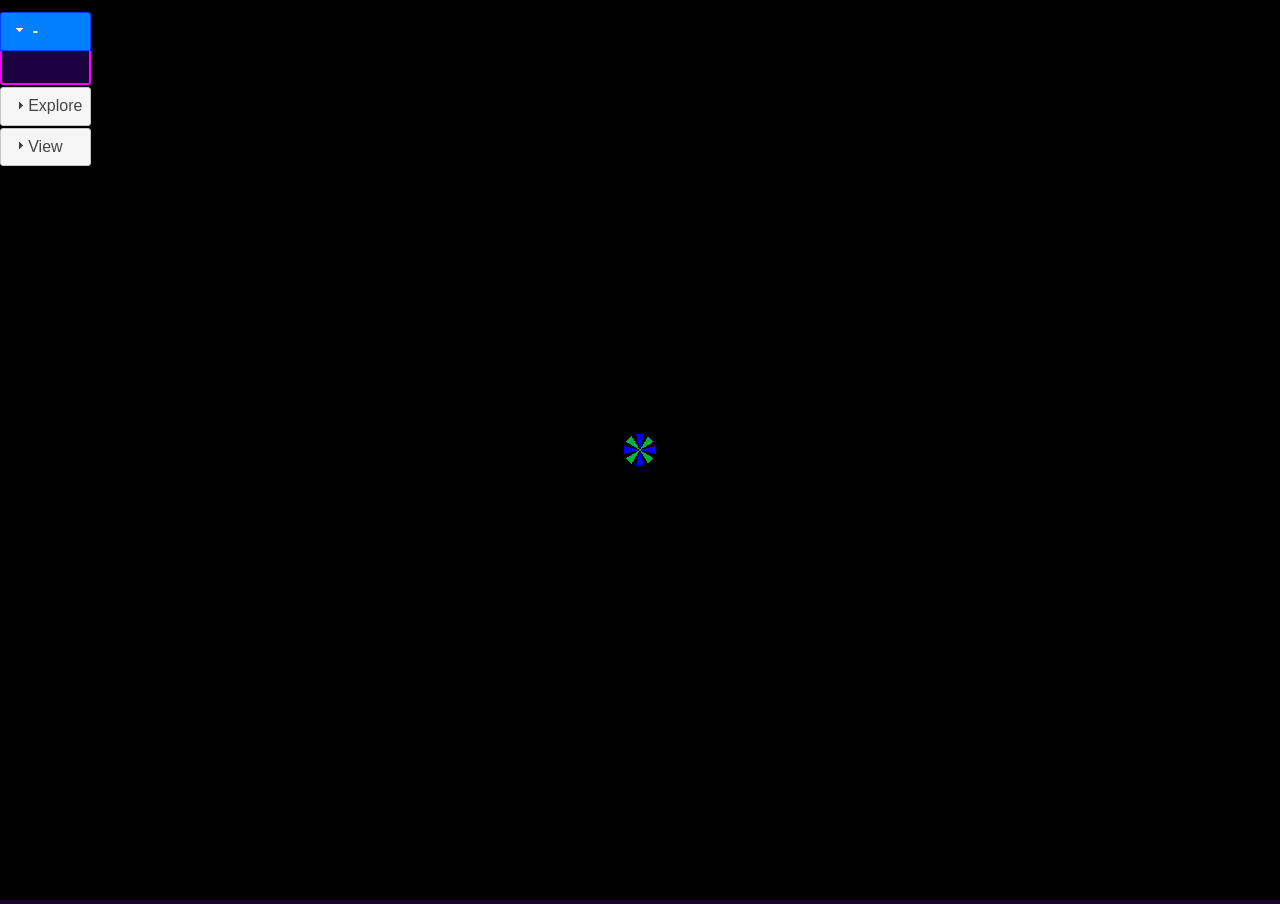
==== target/classes/com/cse/exodex/www/index.html @ df1f9635 "Initial commit" ====
<!DOCTYPE html>
<html lang="en">

<head>
  <title>Exodex Exoplanet Visualiser</title>
  <meta charset="utf-8">
  <meta name="viewport" content="width=device-width, user-scalable=no, minimum-scale=1.0, maximum-scale=1.0">

  <link rel="stylesheet" type="text/css" href="resources/css/jquery-ui.css">
  <link rel="stylesheet" type="text/css" href="css/exodex.css">

  <script type="text/javascript" src="resources/jquery-2.0.0.min.js"></script>
  <script type="text/javascript" src="resources/tinycolor-min.js"></script>
  <script type="text/javascript" src="resources/jquery-ui.min.js"></script>
  <script src="resources/three.min.js"></script>
  <script src="resources/stats.js"></script>
  <script src="js/constants.js"></script>
  <script src="js/FreeLookControls.js"></script>
  <script src="js/OrbitControls.js"></script>
  <script src="js/DynamicMarker.js"></script>
  <script src="js/TweenControls.js"></script>
  <script src="js/TooltipMarker.js"></script>
  <script src="js/System.js"></script>
  <script src="js/Shaders.js"></script>
  <script src="js/CircularQueue.js"></script>
  <script src="js/RollingAverage.js"></script>
  <script src="js/PlanetBuilder.js"></script>
  <script src="resources/Detector.js"></script>

</head>

<body>

  <div>
    <div id="selector">
      <h3><span id="info-header" class="accordion-header"></span><b> - <span id="distance-header"
            class="accordion-header"></span></b></h3>
      <div class="overlay-panel">
        <table>
          <tbody id="info-table"></tbody>
        </table>
      </div>

      <h3>Explore</h3>
      <div class="overlay-panel">
        <div class="ui-widget">
          <label for="jump_to_list">Search: </label>
          <input id="jump_to_list" type="text">
        </div>

      </div>

      <h3>View</h3>
      <div class="overlay-panel">

        <table>
          <tbody>

            <tr class="header-row overlay-header">
              <td>
                <b>Control Mode</b>
              </td>
            </tr>

            <tr class="child-row">
              <td>
                <form id="control_mode" name="control_mode" action="#" method="POST">
                  <div>
                    <label>
                      <input type="radio" name="control_mode" value="orbit" checked>
                    </label> Orbit
                    <label>
                      <input type="radio" name="control_mode" value="free">
                    </label> Free Look
                  </div>
                </form>
              </td>
            </tr>

            <tr class="header-row overlay-header">
              <td>
                <b>Rendering from different telescope diameters (Sol lys)</b>
              </td>
            </tr>

            <tr class="child-row">
              <td>
                <form id="render_radius" name="render_radius" action="#" method="POST">
                  <div>
                    <label>
                      <input type="radio" name="render_radius" value="10">
                    </label> 10
                    <label>
                      <input type="radio" name="render_radius" value="25">
                    </label> 25
                    <label>
                      <input type="radio" name="render_radius" value="50" checked>
                    </label> 50
                    <label>
                      <input type="radio" name="render_radius" value="75" checked>
                    </label> 75
                  </div>
                </form>
              </td>
            </tr>

            <tr class="header-row overlay-header">
              <td>
                <b>Highlight</b>
              </td>
            </tr>

            <tr class="child-row">
              <td>
                <form id="highlight_mode" name="highlight_mode" action="#" method="POST">
                  <div>
                    <label>
                      <input type="radio" name="highlight_mode" value="none" checked>
                    </label> None
                    <label>
                      <input type="radio" name="highlight_mode" value="exoplanets">
                    </label> Exoplanets
                    <label>
                      <input type="radio" name="highlight_mode" value="all">
                    </label> All
                  </div>
                </form>
              </td>
            </tr>

          </tbody>
        </table>
      </div>

    </div>

    <canvas id='webgl_canvas'></canvas>
  </div>

  <script>

    $(function () {
      $("#selector").accordion({
        collapsible: true,
        animate: 100,
        heightStyle: 'panel'
      });
    });

    var distanceHeader = $("#distance-header");
    var lastDistance;

    if (!Detector.webgl) Detector.addGetWebGLMessage();

    //  constant stuff

    var SURROUND_GEOMETRY = new THREE.SphereGeometry(1.0, 8, 8);

    var ZERO = new THREE.Vector3(0, 0, 0);

    //  webgl init


    var canvas = $("#webgl_canvas").get(0);

    var scene = new THREE.Scene();

    var camera = new THREE.PerspectiveCamera(60, window.innerWidth / window.innerHeight, 0.0000000005, 10000);
    camera.position.set(0, 0, -35);
    camera.rotateZ(Math.PI);
    camera.rotateY(Math.PI);

    var intersectCamera = new THREE.PerspectiveCamera(60, window.innerWidth / window.innerHeight, .01, 10000);

    var windowHalfX = window.innerWidth / 2;
    var windowHalfY = window.innerHeight / 2;

    var clock = new THREE.Clock();

    //  kind of cheating since we know the sun is here
    var solMarker = new DynamicMarker(
      new THREE.Vector3(0, 0, 0),
      SOL_MARKER_RADIUS,
      0x0000FF,
      0
    );

    var selector = new DynamicMarker(
      new THREE.Vector3(0, 0, 0),
      MARKER_RADIUS,
      0x00b33c,
      Math.PI / 4
    );

    var lineMaterial = new THREE.LineBasicMaterial({
      color: 0x0000ff,
      depthWrite: false
    });

    var uniforms = {
      time: { type: "f", value: 1.0 },
      scale: { type: "f", value: 80 }
    };

    var lineSegment;

    var tooltip;
    var tooltipObject;
    var font;

    var mouseX;
    var mouseY;
    var mouseMoved = false;

    var controlMode = '';
    var highlightMode = 'none';

    var renderer = new THREE.WebGLRenderer({
      canvas: canvas,
      logarithmicDepthBuffer: true
    });
    renderer.setSize(window.innerWidth, window.innerHeight);
    renderer.autoClear = true;

    var raycaster = new THREE.Raycaster();
    var mouse = new THREE.Vector2();

    var freeLookControls = new THREE.FreeLookControls(camera, canvas);
    var orbitControls = new THREE.OrbitControls(camera, canvas);
    var tweenControls = new THREE.TweenControls(camera);

    var shaders = new Shaders();

    var light = new THREE.AmbientLight(0x404040); // soft white light
    scene.add(light);

    scene.add(camera);
    scene.add(intersectCamera);
    scene.add(solMarker.mesh);
    scene.add(selector.mesh);

    //  other data

    var starData;
    var planetData;

    var stars = [];
    var starsByID = {};
    var planetsByStarID = {};
    var visibleStars = [];
    var visibleStarsByName = {};
    var renderRadius = 75;


    $("#jump_to_list").keydown(function (e) {
      if (e.keyCode == 13) {
        e.preventDefault();
        select(visibleStarsByName[this.value]);
      }
    });

    $("#render_radius").click(function (e) {
      renderRadius = $('input[name=render_radius]:checked', '#render_radius').val();
      updateobjectData();
    });

    $('#control_mode').click(function (e) {
      controlMode = $('input[name=control_mode]:checked', '#control_mode').val();
      updateTarget();
    });

    $("#highlight_mode").click(function (e) {
      highlightMode = $('input[name=highlight_mode]:checked', '#highlight_mode').val();
      stars.forEach(function (starMesh) {
        updateHighlight(starMesh);
      });
    });

    $("#info").click(function (e) {
      e.preventDefault();
    });

    var HIGHLIGHT_MAP = new THREE.TextureLoader().load("images/highlight.png");
    var SPRITE_MATERIAL = new THREE.SpriteMaterial({
      map: HIGHLIGHT_MAP,
      depthWrite: false
    });

    function updateTarget(prevStarMesh) {

      var prevControlMode = controlMode;
      controlMode = 'tween';

      var finalZoom = function (approachTime) {
        return function () {

          tweenControls.setZoom(absolutePosition(currentObjectMesh),
            currentObjectMesh.objectData.radius.value.quantity * 10, approachTime,
            function () {

              if (isStar(currentObjectMesh)) {
                currentSystem.populatePlanets();
              }

              if (isStar(prevStarMesh)) {
                prevStarMesh.objectData.nearbyObjectIDs.forEach(function (e) {
                  resetStarScale(starsByID[e]);
                })
              }

              if (!prevControlMode || prevControlMode == 'tween') {
                controlMode = 'orbit';
              } else {
                controlMode = prevControlMode
              }

              orbitControls.orbit(
                absolutePosition(currentObjectMesh),
                currentObjectMesh.objectData.radius.value.quantity * 2
              )

            }
          )
        }
      };

      //  two-phase zoom for stars since (usually) farther away.  hide numerical issues.
      if (isStar(currentObjectMesh)) {
        tweenControls.setZoom(absolutePosition(currentObjectMesh), MARKER_RADIUS, 2, finalZoom(1));
      } else {
        finalZoom(2)();
      }

    }

    function isStar(mesh) {
      return mesh && mesh.objectData.type == "STAR";
    }

    var currentObjectPrimaryId = "";
    var currentObjectMesh;
    var currentSystem;

    var infoWiki = $("#wiki_box");

    infoWiki.click(function (e) {
      window.open(infoWiki.attr('href'), '_blank');
    });

    function reassignLabel(targetMesh) {

      if (!tooltipObject || tooltipObject.objectData.primaryId == targetMesh.objectData.primaryId) {
        return;
      }

      doReassign(targetMesh);

    }

    var labelCache = {};

    function absolutePosition(mesh) {
      scene.updateMatrixWorld();
      var vector = new THREE.Vector3();
      vector.setFromMatrixPosition(mesh.matrixWorld);
      return vector;
    }

    function doReassign(targetMesh) {

      tooltipObject = targetMesh;

      scene.remove(lineSegment);
      if (tooltip) {
        scene.remove(tooltip.object);
      }

      var targetPos = absolutePosition(targetMesh);

      var geometry = new THREE.Geometry();
      var currentObjPosition = absolutePosition(currentObjectMesh);

      geometry.vertices.push(currentObjPosition);
      geometry.vertices.push(targetPos);
      lineSegment = new THREE.Line(geometry, lineMaterial);

      var lineDistance = currentObjectMesh.position.distanceTo(targetPos);
      var label = targetMesh.objectData.properName;
      var cacheKey = label + lineDistance;  // could target each star from each other star.

      if (!labelCache[(cacheKey)]) {
        labelCache[cacheKey] = new TooltipMarker(label, prettyDistance(lineDistance), targetMesh.objectData.radius.value.quantity);
      }

      tooltip = labelCache[cacheKey];
      tooltip.object.position.set(
        targetPos.x,
        targetPos.y,
        targetPos.z
      );

      scene.add(lineSegment);
      scene.add(tooltip.object);

      tooltip.updateTo(camera);

    }

    function isRender(objectData) {

      if (objectData.solDistance.value.quantity < renderRadius) {
        return true;
      }
      return false;
    }

    function updateHighlight(starMesh) {
      var highlight = starMesh.children[0];

      if (highlightMode == 'none' ||
        (currentSystem && starMesh.objectData.primaryId == currentSystem.star.objectData.primaryId)) {
        if (highlight) {
          starMesh.remove(highlight);
        }
      } else if (highlightMode == 'exoplanets') {
        if (planetsByStarID[starMesh.objectData.primaryId][0]) {
          if (!highlight) {
            starMesh.add(createHighlightSprite());
          }
        } else {
          starMesh.remove(highlight);
        }
      } else if (highlightMode == 'all') {
        if (!highlight) {
          starMesh.add(createHighlightSprite());
        }
      }

    }

    function updateobjectData() {

      var renderedStars = {};
      visibleStars.forEach(function (e) {
        renderedStars[e.objectData.primaryId] = true;
      });
      visibleStars = [];
      visibleStarsByName = {};

      var nameList = [];

      stars.forEach(function (starMesh) {
        var data = starMesh.objectData;
        var starID = data.primaryId;
        var commonName = data.properName;
        nameList.push(commonName);
        visibleStarsByName[commonName] = starMesh;

        if (isRender(data)) {
          visibleStars.push(starMesh);
          if (!renderedStars[starID]) {
            scene.add(starMesh);
          }
        } else {
          if (renderedStars[starID]) {
            scene.remove(starMesh);
            renderedStars[starID] = null;
          }
        }
      });

      if (currentSystem == null) {
        select(starsByID[1]);
        reassignLabel(starsByID[70667]);
      }
      //  if we shrunk the render distance
      else if (!renderedStars[currentSystem.star.primaryId]) {
        select(starsByID[1]);
      }

      $("#jump_to_list").autocomplete({
        source: nameList,
        minLength: 4
      });

    }

    function closestNonPrimaryObject(intersects, currentPrimary, currentStarPrimary) {

      //  shortcut
      if (intersects.length == 0) {
        return null;
      }

      var firstIntersect = intersects[0].object;
      var firstIntersectId = firstIntersect.objectData.primaryId;

      if (intersects.length == 1 && currentPrimary) {

        //  only select the current system's star if there's no other choice
        if (firstIntersectId == currentStarPrimary) {
          return firstIntersect;
        }

        //  shortcut
        if (firstIntersectId != currentPrimary) {
          return firstIntersect;
        }
      }

      //  approximate screen distance
      var lookPoint = camera.position;
      var min = Number.MAX_VALUE;
      var best = null;
      intersects.forEach(function (e) {
        var screenDistance = e.object.position.distanceTo(e.point) / lookPoint.distanceTo(e.point);
        var intersectId = e.object.objectData.primaryId;

        if (screenDistance < min
          && intersectId != currentPrimary
          && intersectId != currentStarPrimary) {
          best = e.object;
          min = screenDistance;
        }
      });

      return best;

    }

    function getStarForPoint(x, y) {

      if (x && y) {

        mouse.x = (x / window.innerWidth) * 2 - 1;
        mouse.y = -(y / window.innerHeight) * 2 + 1;

        intersectCamera.position.copy(camera.position);
        intersectCamera.rotation.copy(camera.rotation);

        raycaster.setFromCamera(mouse, intersectCamera);


        if (currentSystem) {
          var last = closestNonPrimaryObject(raycaster.intersectObjects(currentSystem.selectable, false), currentObjectPrimaryId, currentSystem.star.objectData.primaryId);
          if (last) {
            return currentSystem.objectsByID[last.objectData.primaryId];
          }
        }

        var lastStar = closestNonPrimaryObject(raycaster.intersectObjects(visibleStars, false), currentObjectPrimaryId, null);

        if (lastStar) {
          //        var primaryId = lastStar.objectData.primaryId;
          return lastStar;
        }

        if (tooltip) {
          var text = raycaster.intersectObjects(tooltip.scaleObj.children, false);
          if (text.length > 0) {
            return tooltipObject;
          }
        }

      }

      return null;
    }

    function setMouseXY(event) {
      mouseX = event.clientX;
      mouseY = event.clientY;
      mouseMoved = true;
    }

    function consumeMouseMove() {
      if (!mouseMoved) {
        return false
      }

      mouseMoved = false;

      return true;
    }

    function getMouseoverStar() {
      if (!freeLookControls.dragView && consumeMouseMove()) {
        var object = getStarForPoint(mouseX, mouseY);

        if (object) {
          reassignLabel(object);
          canvas.style.cursor = 'pointer';
        } else {
          canvas.style.cursor = 'auto';
        }

      }
    }

    function onMouseClick(event) {

      var diffX = Math.abs(mouseDownX - event.clientX);
      var diffY = Math.abs(mouseDownY - event.clientY);
      var delta = Math.sqrt(Math.pow(diffX, 2) + Math.pow(diffY, 2));

      if (delta < 5) {
        select(getStarForPoint(event.clientX, event.clientY));
      }

    }

    function initializeobjectData() {

      starData.forEach(function (star) {

        var shaderSurround = new THREE.ShaderMaterial({
          vertexShader: shaders.coronaVertexShader,
          fragmentShader: shaders.coronaFragmentShader,
          uniforms: {
            scale: { type: "f", value: 0.0 }, //  will set later
            temp: { type: "f", value: star.temperatureEstimate.value.quantity / 2 }
          },
          transparent: true,
          depthWrite: false,
          polygonOffset: .1,
          usePolygonOffset: true

        });

        var surround = new THREE.Mesh(SURROUND_GEOMETRY, shaderSurround);
        surround.objectData = star;
        resetStarScale(surround);

        updateHighlight(surround);

        surround.position.x = star.cartesianCoordsInLys.x;
        surround.position.y = star.cartesianCoordsInLys.y;
        surround.position.z = star.cartesianCoordsInLys.z;

        surround.objectData = star;

        starsByID[star.primaryId] = surround;
        stars.push(surround);
        planetsByStarID[star.primaryId] = [];
      }
      );

      planetData.forEach(function (planet) {
        var star = planet.starId;
        planetsByStarID[star].push(planet);
      });

    }

    function createHighlightSprite() {
      return new THREE.Sprite(SPRITE_MATERIAL);
    }

    function setOffset(raw, current, offset) {

      current.x = raw.x - offset.x;
      current.y = raw.y - offset.y;
      current.z = raw.z - offset.z;

    }

    function currentOffset(position) {
      var pos = new THREE.Vector3();
      pos.add(position);
      if (currentSystem) {
        pos.add(currentSystem.star.objectData.cartesianCoordsInLys);
      }
      return pos;
    }

    function select(mesh) {

      if (mesh) {

        var newTarget = mesh.objectData;


        if (isStar(mesh)) {
          var offset = mesh.objectData.cartesianCoordsInLys;

          stars.forEach(function (e) {
            setOffset(e.objectData.cartesianCoordsInLys, e.position, offset);
          });

          setOffset(currentOffset(camera.position), camera.position, offset);
          setOffset(ZERO, solMarker.mesh.position, offset);

        }

        if (newTarget != null) {
          var newTargetPrimaryId = newTarget.primaryId;

          if (newTargetPrimaryId != currentObjectPrimaryId) {

            $('#info-header').text(newTarget.properName);

            var infoTable = $('#info-table');
            infoTable.empty();

            infoTable
              .append($('<tr></tr>').append($('<td class="overlay-header"></td>').text('Characteristics(Pulled from NASA Exoplanet Archive)')))
              .append(row("Radius", getValue(newTarget, 'radius')));

            if (newTarget.type == "STAR") {

              infoTable
                .append(row("Class", newTarget.rawStellarClassification))
                .append(row("Temperature", getValue(newTarget, 'temperatureEstimate')))
                .append(row("Distance (Sol)", getValue(newTarget, 'solDistance')))
                .append(row("Right ascension", getValue(newTarget, 'rightAscensionRadians')))
                .append(row("Declination", getValue(newTarget, 'declinationRadians')))
                .append(row("Abs Magnitude", getValue(newTarget, 'absoluteMagnitude')))
                .append(row("", ""))
                .append($('<tr></tr>').append($('<td class="overlay-header"></td>').text('Identifiers')))
                .append(row("Proper Name", newTarget.identifiers.properName))
                .append(row("Hipparcos", newTarget.identifiers.hipparcosId))
                .append(row("Henry Draper", newTarget.identifiers.henryDraperId))
                .append(row("Harvard Revised", newTarget.identifiers.harvardRevised))
                .append(row("Gliese", newTarget.identifiers.glieseId))
                .append(row("Bayer Flamsteed", bfName(newTarget.identifiers.bayerFlamsteed)))
                ;


              //            private String hipparcosId;
              //            private String henryDraperId;
              //            private String harvardRevisedId;
              //            private String glieseId;
              //            private BayerFlamsteed bayerFlamsteed;
              //            private String properName;


            } else {

              infoTable
                .append(row("Mass", getValue(newTarget, 'massKg')))
                .append(row("Density", getValue(newTarget, 'densityGcc')))
                .append(row("Orbital Period", getValue(newTarget, 'orbitalPeriodDays')))
                .append(row("Semi-Major axis", getValue(newTarget, 'semiMajorAxisLys')))
                .append(row("Semi-Minor axis", getValue(newTarget, 'semiMinorAxisLys')))
                .append(row("Inclination", getValue(newTarget, 'inclination')))
                .append(row("Lon asc node", getValue(newTarget, 'longAscendingNode')))
                .append(row("Arg periapsis", getValue(newTarget, 'argumentPeriapsis')))

            }

            var prevTargetMesh = currentObjectMesh;
            updateCurrentTargets(mesh);

            updateTarget(prevTargetMesh);

            doReassign(currentObjectMesh);

          }
        }


      }


    }

    function bfName(bayerFlamsteed) {
      if (bayerFlamsteed) {
        return bayerFlamsteed.prettyName;
      }
      return ""
    }

    function isSol(mesh) {
      return mesh.objectData.primaryId == 1;
    }

    function updateCurrentTargets(mesh) {

      currentObjectMesh = mesh;
      currentObjectPrimaryId = mesh.objectData.primaryId;

      if (mesh.objectData.type == "STAR") {

        //  don't bother if it's already targeted
        if (currentSystem && currentSystem.star.objectData.primaryId == mesh.objectData.primaryId) {
          return;
        }

        var prevSystem = currentSystem;

        currentSystem = new System(
          mesh,
          ZERO,
          planetsByStarID[mesh.objectData.primaryId],
          solMarker.mesh.position
        );

        //  to compensate for the ecliptic vs equitorial system diff... this is really fragile
        if (isSol(mesh)) {
          currentSystem.object.rotateY(23.5 * Math.PI / 180);
        }

        if (prevSystem) {
          updateHighlight(prevSystem.star);
          scene.remove(prevSystem.object);
        }

        updateHighlight(currentSystem.star);
        scene.add(currentSystem.object);

      }

    }

    function row(name, value) {
      return $('<tr></tr>')
        .append($('<td></td>').text(name))
        .append($('<td></td>').text(value).addClass('info-element'))
    }

    function getValue(data, element) {
      var elem = data[element];

      //  just a value
      if (!elem.source) {
        return elem;
      }

      if (elem.source == "DEFAULT") {
        return "?";
      }

      return formatObjValue(elem);
    }

    function formatObjValue(elem) {

      var objValue = elem.value;
      var quantity = objValue.quantity;

      if (objValue.unit == 'LY') {
        return prettyDistance(quantity);
      } else if (objValue.unit == 'DAY') {
        return quantity + ' days';
      } else if (objValue.unit == 'KG') {
        return prettyMass(quantity, elem.measurementQualifier);
      } else if (objValue.unit == 'DEGREE_GEOM') {
        return prettyDegree(quantity);
      } else if (objValue.unit == 'RADIAN') {
        return prettyDegree(quantity * 57.2958);
      } else if (objValue.unit == 'MV') {
        return prettyMagnitude(quantity);
      } else if (objValue.unit == 'K') {
        return prettyTemperature(quantity);
      } else if (objValue.unit == 'G_PER_CC') {
        return prettyDensity(quantity);
      } else if (objValue.unit == 'NONE') {
        return quantity;
      }
    }

    function prettyDensity(gPerCc) {
      return gPerCc.toLocaleString('en-US', { maximumSignificantDigits: 3 }) + ' g/cc';
    }

    function prettyTemperature(k) {
      return k.toLocaleString('en-US', { maximumSignificantDigits: 3 }) + 'K'
    }

    function prettyMagnitude(mv) {
      return mv.toLocaleString('en-US', { maximumSignificantDigits: 3 }) + 'Mv';
    }

    function prettyDegree(degrees) {
      return degrees.toLocaleString('en-US', { maximumSignificantDigits: 3 }) + '°';
    }

    function prettyMass(mass, qualifier) {

      var str = (mass / 5.9722e24).toLocaleString('en-US', { maximumSignificantDigits: 3 }) + ' M⊕';
      if (qualifier == 'Msini') {
        str += " (Msini)"
      }

      return str;
    }

    function prettyDistance(lys) {
      if (lys > .01) {
        return lys.toFixed(2) + ' ly';
      }

      var distKM = lys * 9.461e12;
      var distAU = distKM / 1.496e8;

      if (distAU > .01) {
        return distAU.toLocaleString('en-US', { maximumSignificantDigits: 3 }) + ' AU';
      }

      return distKM.toLocaleString('en-US', { maximumSignificantDigits: 3 }) + ' km'
    }

    function onWindowResize() {
      windowHalfX = window.innerWidth / 2;
      windowHalfY = window.innerHeight / 2;
      camera.aspect = window.innerWidth / window.innerHeight;
      camera.updateProjectionMatrix();
      renderer.setSize(window.innerWidth, window.innerHeight);
      render();
    }

    function animate() {
      render();
      requestAnimationFrame(animate);
    }

    function render() {

      var delta = clock.getDelta();
      uniforms.time.value += 0.003 * delta;

      if (controlMode == 'orbit') {
        orbitControls.update(delta);
      } else if (controlMode == 'free') {
        freeLookControls.update(delta);
      } else if (controlMode == 'tween') {
        tweenControls.update(delta);
      }

      getMouseoverStar();

      if (tooltip) {
        tooltip.updateTo(camera);
      }

      selector.updateTo(camera, delta);
      solMarker.updateTo(camera, delta);


      if (currentSystem) {

        var currentStar = currentSystem.star;
        if (currentStar) {
          currentStar.objectData.nearbyObjectIDs.forEach(function (e) {
            var nearStar = starsByID[e];
            var distance = camera.position.distanceTo(nearStar.position) * .3;
            var childUniform = nearStar.material.uniforms;
            if (childUniform.scale.value != distance) {
              var scale = Math.min(distance, nearStar.objectData.radius.value.quantity * 3000000);
              setStarScale(nearStar, scale);
            }
          });
        }

        var newDistance = prettyDistance(camera.position.distanceTo(currentObjectMesh.position));
        if (lastDistance != newDistance) {
          lastDistance = newDistance;
          distanceHeader.text(newDistance);
        }
      }

      renderer.render(scene, camera);

    }

    function setStarScale(star, scale) {
      star.material.uniforms.scale.value = scale;
      star.scale.x = star.scale.y = star.scale.z = scale;
    }

    function resetStarScale(star) {
      star.material.uniforms.scale.value = star.objectData.radius.value.quantity * 3000000;
      var scale = 7.35355e-8 * 8000000;
      star.scale.set(scale, scale, scale);
    }

    canvas.addEventListener('contextmenu', function (event) {
      event.preventDefault();
    }, false);

    canvas.addEventListener('mousemove',
      bind(orbitControls.onMouseMove, freeLookControls.onMouseMove),
      false
    );

    canvas.addEventListener('mousedown',
      bind(orbitControls.onMouseDown, freeLookControls.onMouseDown),
      false
    );

    canvas.addEventListener('mousewheel',
      bind(orbitControls.onMouseWheel, freeLookControls.onMouseWheel),
      false
    );

    canvas.addEventListener('DOMMouseScroll',
      bind(orbitControls.onMouseWheel, freeLookControls.onMouseWheel),
      false
    ); // firefox

    canvas.addEventListener('mouseup',
      bind(orbitControls.onMouseUp, freeLookControls.onMouseUp),
      false
    );

    canvas.addEventListener('keydown',
      bind(orbitControls.onKeyDown, freeLookControls.onKeyDown),
      false
    );

    canvas.addEventListener('keyup',
      bind(orbitControls.onKeyUp, freeLookControls.onKeyUp),
      false
    );

    function bind(orbitFn, freeFn) {
      return function () {
        if (controlMode === 'free') {
          freeFn.apply(freeLookControls, arguments);
        } else if (controlMode === 'orbit') {
          orbitFn.apply(orbitControls, arguments);
        }
      };
    }

    var mouseDownX = 0;
    var mouseDownY = 0;

    function setmouseDown(event) {
      mouseDownX = event.clientX;
      mouseDownY = event.clientY;
    }

    window.addEventListener('resize', onWindowResize, false);
    canvas.addEventListener('mousemove', setMouseXY, false);
    canvas.addEventListener('mousedown', setmouseDown, false);
    canvas.addEventListener('mouseup', onMouseClick, false);

    var loader = new THREE.FontLoader();

    $.when(
      $.ajax({
        type: 'GET',
        dataType: 'html',
        url: "star_catalog",
        data: {
          "max_lys": 75
        },
        success: function (data) {
          var dataParsed = JSON.parse(data);
          starData = dataParsed.stars;
          planetData = dataParsed.planets;
        }
      },
        shaders.loaders())
    ).then(function () {
      loader.load('js/font.js', function (response) {
        font = response;
        initializeobjectData();
        animate();
        updateobjectData();
      }
      );
    });

  </script>

  <script>

    (function (i, s, o, g, r, a, m) {
      i['GoogleAnalyticsObject'] = r;
      i[r] = i[r] || function () {
        (i[r].q = i[r].q || []).push(arguments)
      }, i[r].l = 1 * new Date();
      a = s.createElement(o),
        m = s.getElementsByTagName(o)[0];
      a.async = 1;
      a.src = g;
      m.parentNode.insertBefore(a, m)
    })(window, document, 'script', '//www.google-analytics.com/analytics.js', 'ga');

    ga('create', 'UA-42483033-4', 'cse.com');
    ga('send', 'pageview');

  </script>

</body>

</html>
---- target/classes/com/cse/exodex/www/css/exodex.css ----
body {
  background: #1b0126;
  padding: 0;
  margin: 0;
  font-weight: bold;
  overflow: hidden;
}

.overlay-panel {
  font-family: sans-serif;
  text-align: left;

  background-color: #29005bb8;
  z-index: 1000;
  border: 2px solid #ff00ff;
  color: #ffffff;
}

.overlay-header {
  color: #eb9aff;
}

#selector {
  position: absolute;
  top: 10px;
}

#attribution-overlay {
  position: absolute;
  font-family: sans-serif;
  bottom: 10px;
  right: 10px;
  width: 100%;
  text-align: right;
  color: #ffffff;
  font-size: 13px;
}

ul.ui-autocomplete.ui-menu {
  z-index: 1000;
}

#distance-header {
  color: #9a00d2;
}

.info-element {
  color: #7b00c8e9;
}

.ui-accordion-header {
  background-color: linear-gradient(to bottom, #33ccff 0%, #ff99cc 81%);
}
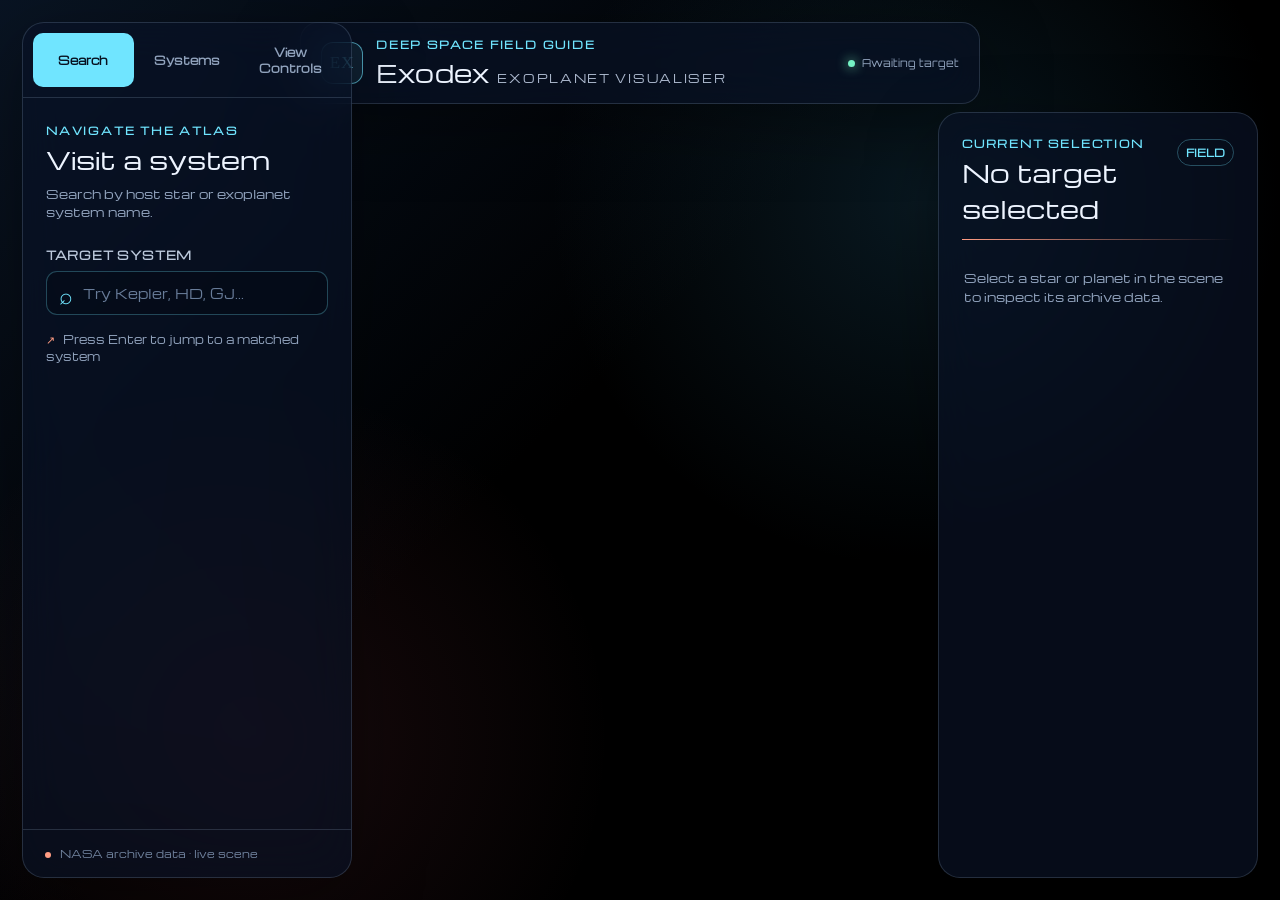
==== commit 0488995b: "updates" ====
--- a/target/classes/com/cse/exodex/www/index.html
+++ b/target/classes/com/cse/exodex/www/index.html
@@ -6,6 +6,9 @@
   <meta charset="utf-8">
   <meta name="viewport" content="width=device-width, user-scalable=no, minimum-scale=1.0, maximum-scale=1.0">
 
+  <link rel="preconnect" href="https://fonts.googleapis.com">
+  <link rel="preconnect" href="https://fonts.gstatic.com" crossorigin>
+  <link href="https://fonts.googleapis.com/css2?family=Michroma&family=Orbitron:wght@400..900&display=swap" rel="stylesheet">
   <link rel="stylesheet" type="text/css" href="resources/css/jquery-ui.css">
   <link rel="stylesheet" type="text/css" href="css/exodex.css">
 
@@ -30,121 +33,89 @@
 </head>
 
 <body>
-
-  <div>
-    <div id="selector">
-      <h3><span id="info-header" class="accordion-header"></span><b> - <span id="distance-header"
-            class="accordion-header"></span></b></h3>
-      <div class="overlay-panel">
-        <table>
-          <tbody id="info-table"></tbody>
-        </table>
+  <canvas id="webgl_canvas"></canvas>
+  <header class="topbar glass-panel">
+    <div class="brand-mark">EX</div>
+    <div>
+      <p class="eyebrow">Deep space field guide</p>
+      <h1>Exodex <span>Exoplanet Visualiser</span></h1>
+    </div>
+    <div class="telemetry"><span class="status-dot"></span><span id="distance-header">Awaiting target</span></div>
+  </header>
+
+  <aside class="left-rail glass-panel" id="selector">
+    <nav class="view-tabs" aria-label="Exodex views">
+      <button class="view-tab active" data-view="search-view">Search</button>
+      <button class="view-tab" data-view="systems-view">Systems</button>
+      <button class="view-tab" data-view="controls-view">View Controls</button>
+    </nav>
+
+    <section class="view-panel active" id="search-view">
+      <p class="section-kicker">Navigate the atlas</p>
+      <h2>Visit a system</h2>
+      <p class="muted">Search by host star or exoplanet system name.</p>
+      <label class="field-label" for="jump_to_list">Target system</label>
+      <div class="search-field">
+        <span class="search-icon">⌕</span>
+        <input id="jump_to_list" type="text" placeholder="Try Kepler, HD, GJ..." autocomplete="off">
       </div>
-
-      <h3>Explore</h3>
-      <div class="overlay-panel">
-        <div class="ui-widget">
-          <label for="jump_to_list">Search: </label>
-          <input id="jump_to_list" type="text">
-        </div>
-
+      <div class="quick-note"><span>↗</span> Press Enter to jump to a matched system</div>
+    </section>
+
+    <section class="view-panel" id="systems-view">
+      <div class="section-heading"><div><p class="section-kicker">Catalog index</p><h2>Known systems</h2></div><span class="count-badge" id="system-count">0</span></div>
+      <div id="systems-list" class="systems-list"><p class="muted">Loading systems...</p></div>
+    </section>
+
+    <section class="view-panel" id="controls-view">
+      <p class="section-kicker">Instrument & display</p>
+      <h2>View Controls</h2>
+      <div class="control-group">
+        <span class="control-label">Control mode</span>
+        <form id="control_mode" name="control_mode" action="#" method="POST" class="segmented-control">
+          <label><input type="radio" name="control_mode" value="orbit" checked><span>Orbit</span></label>
+          <label><input type="radio" name="control_mode" value="free"><span>Free look</span></label>
+        </form>
       </div>
-
-      <h3>View</h3>
-      <div class="overlay-panel">
-
-        <table>
-          <tbody>
-
-            <tr class="header-row overlay-header">
-              <td>
-                <b>Control Mode</b>
-              </td>
-            </tr>
-
-            <tr class="child-row">
-              <td>
-                <form id="control_mode" name="control_mode" action="#" method="POST">
-                  <div>
-                    <label>
-                      <input type="radio" name="control_mode" value="orbit" checked>
-                    </label> Orbit
-                    <label>
-                      <input type="radio" name="control_mode" value="free">
-                    </label> Free Look
-                  </div>
-                </form>
-              </td>
-            </tr>
-
-            <tr class="header-row overlay-header">
-              <td>
-                <b>Rendering from different telescope diameters (Sol lys)</b>
-              </td>
-            </tr>
-
-            <tr class="child-row">
-              <td>
-                <form id="render_radius" name="render_radius" action="#" method="POST">
-                  <div>
-                    <label>
-                      <input type="radio" name="render_radius" value="10">
-                    </label> 10
-                    <label>
-                      <input type="radio" name="render_radius" value="25">
-                    </label> 25
-                    <label>
-                      <input type="radio" name="render_radius" value="50" checked>
-                    </label> 50
-                    <label>
-                      <input type="radio" name="render_radius" value="75" checked>
-                    </label> 75
-                  </div>
-                </form>
-              </td>
-            </tr>
-
-            <tr class="header-row overlay-header">
-              <td>
-                <b>Highlight</b>
-              </td>
-            </tr>
-
-            <tr class="child-row">
-              <td>
-                <form id="highlight_mode" name="highlight_mode" action="#" method="POST">
-                  <div>
-                    <label>
-                      <input type="radio" name="highlight_mode" value="none" checked>
-                    </label> None
-                    <label>
-                      <input type="radio" name="highlight_mode" value="exoplanets">
-                    </label> Exoplanets
-                    <label>
-                      <input type="radio" name="highlight_mode" value="all">
-                    </label> All
-                  </div>
-                </form>
-              </td>
-            </tr>
-
-          </tbody>
-        </table>
+      <div class="control-group">
+        <span class="control-label">Telescope reach <small>(Sol ly)</small></span>
+        <form id="render_radius" name="render_radius" action="#" method="POST" class="choice-row">
+          <label><input type="radio" name="render_radius" value="10"><span>10</span></label>
+          <label><input type="radio" name="render_radius" value="25"><span>25</span></label>
+          <label><input type="radio" name="render_radius" value="50" checked><span>50</span></label>
+          <label><input type="radio" name="render_radius" value="75"><span>75</span></label>
+        </form>
       </div>
-
+      <div class="control-group">
+        <span class="control-label">Highlight</span>
+        <form id="highlight_mode" name="highlight_mode" action="#" method="POST" class="choice-row">
+          <label><input type="radio" name="highlight_mode" value="none" checked><span>None</span></label>
+          <label><input type="radio" name="highlight_mode" value="exoplanets"><span>Systems</span></label>
+          <label><input type="radio" name="highlight_mode" value="all"><span>All stars</span></label>
+        </form>
+      </div>
+    </section>
+
+    <div class="rail-footer"><span class="footer-orb"></span> NASA archive data · live scene</div>
+  </aside>
+
+  <aside class="right-panel glass-panel" id="info-panel">
+    <div class="selection-heading">
+      <div><p class="section-kicker">Current selection</p><h2 id="info-header">No target selected</h2></div>
+      <span class="selection-type" id="selection-type">FIELD</span>
     </div>
-
-    <canvas id='webgl_canvas'></canvas>
-  </div>
+    <div class="selection-rule"></div>
+    <table><tbody id="info-table"><tr><td class="empty-state" colspan="2">Select a star or planet in the scene to inspect its archive data.</td></tr></tbody></table>
+  </aside>
 
   <script>
 
-    $(function () {
-      $("#selector").accordion({
-        collapsible: true,
-        animate: 100,
-        heightStyle: 'panel'
-      });
+    $(".view-tab").click(function () {
+      var view = $(this).data("view");
+      $(".view-tab").removeClass("active");
+      $(this).addClass("active");
+      $(".view-panel").removeClass("active");
+      $("#" + view).addClass("active");
     });
 
     var distanceHeader = $("#distance-header");
@@ -251,6 +222,10 @@
     var visibleStarsByName = {};
     var renderRadius = 75;
 
+    $("#systems-list").on("click", ".system-item", function () {
+      select(starsByID[$(this).data("star-id")]);
+    });
+
 
     $("#jump_to_list").keydown(function (e) {
       if (e.keyCode == 13) {
@@ -298,26 +273,41 @@
             currentObjectMesh.objectData.radius.value.quantity * 10, approachTime,
             function () {
 
+              var finishTargeting = function () {
+                if (isStar(prevStarMesh) && prevStarMesh.objectData.nearbyObjectIDs) {
+                  prevStarMesh.objectData.nearbyObjectIDs.forEach(function (e) {
+                    if (starsByID[e]) {
+                      resetStarScale(starsByID[e]);
+                    }
+                  })
+                }
+
+                if (!prevControlMode || prevControlMode == 'tween') {
+                  controlMode = 'orbit';
+                } else {
+                  controlMode = prevControlMode
+                }
+
+                orbitControls.orbit(
+                  absolutePosition(currentObjectMesh),
+                  currentObjectMesh.objectData.radius.value.quantity * 2
+                )
+              };
+
               if (isStar(currentObjectMesh)) {
                 currentSystem.populatePlanets();
+                var outerOrbit = currentSystem.planets.reduce(function (largest, planet) {
+                  return Math.max(largest, planet.semiMajorAxisLys.value.quantity);
+                }, currentObjectMesh.objectData.radius.value.quantity * 2);
+                tweenControls.setZoom(
+                  absolutePosition(currentObjectMesh),
+                  Math.max(outerOrbit * 1.5, currentObjectMesh.objectData.radius.value.quantity * 10),
+                  1,
+                  finishTargeting
+                );
+              } else {
+                finishTargeting();
               }
-
-              if (isStar(prevStarMesh)) {
-                prevStarMesh.objectData.nearbyObjectIDs.forEach(function (e) {
-                  resetStarScale(starsByID[e]);
-                })
-              }
-
-              if (!prevControlMode || prevControlMode == 'tween') {
-                controlMode = 'orbit';
-              } else {
-                controlMode = prevControlMode
-              }
-
-              orbitControls.orbit(
-                absolutePosition(currentObjectMesh),
-                currentObjectMesh.objectData.radius.value.quantity * 2
-              )
 
             }
           )
@@ -483,6 +473,32 @@
         minLength: 4
       });
 
+      renderSystemsList();
+
+    }
+
+    function renderSystemsList() {
+      var list = $("#systems-list");
+      list.empty();
+      var systemCount = 0;
+      visibleStars.sort(function (left, right) {
+        return left.objectData.properName.localeCompare(right.objectData.properName);
+      }).slice(0, 120).forEach(function (starMesh) {
+        var star = starMesh.objectData;
+        var planetCount = planetsByStarID[star.primaryId] ? planetsByStarID[star.primaryId].length : 0;
+        list.append($('<button class="system-item" type="button"></button>')
+          .attr("data-star-id", star.primaryId)
+          .append($('<span class="system-icon">✦</span>'))
+          .append($('<span class="system-copy"></span>')
+            .append($('<strong></strong>').text(star.properName))
+            .append($('<small></small>').text(planetCount + " planet" + (planetCount == 1 ? "" : "s"))))
+          .append($('<span class="system-arrow">→</span>')));
+        systemCount++;
+      });
+      $("#system-count").text(systemCount + (visibleStars.length > 120 ? "+" : ""));
+      if (systemCount == 0) {
+        list.append('<p class="muted">No systems in this telescope range.</p>');
+      }
     }
 
     function closestNonPrimaryObject(intersects, currentPrimary, currentStarPrimary) {
@@ -698,6 +714,7 @@
           if (newTargetPrimaryId != currentObjectPrimaryId) {
 
             $('#info-header').text(newTarget.properName);
+            $('#selection-type').text(newTarget.type == "STAR" ? "HOST STAR" : "EXOPLANET");
 
             var infoTable = $('#info-table');
             infoTable.empty();
@@ -941,9 +958,12 @@
       if (currentSystem) {
 
         var currentStar = currentSystem.star;
-        if (currentStar) {
+        if (currentStar && currentStar.objectData.nearbyObjectIDs) {
           currentStar.objectData.nearbyObjectIDs.forEach(function (e) {
             var nearStar = starsByID[e];
+            if (!nearStar) {
+              return;
+            }
             var distance = camera.position.distanceTo(nearStar.position) * .3;
             var childUniform = nearStar.material.uniforms;
             if (childUniform.scale.value != distance) {
--- a/target/classes/com/cse/exodex/www/css/exodex.css
+++ b/target/classes/com/cse/exodex/www/css/exodex.css
@@ -1,53 +1,186 @@
+:root {
+  --ink: #edf4ff;
+  --muted: #91a3bd;
+  --line: rgba(194, 220, 255, .16);
+  --glass: rgba(9, 18, 37, .68);
+  --glass-strong: rgba(11, 24, 48, .88);
+  --cyan: #70e5ff;
+  --coral: #ff9c83;
+  --shadow: 0 20px 70px rgba(0, 0, 0, .35);
+}
+
+* { box-sizing: border-box; }
+
 body {
-  background: #1b0126;
-  padding: 0;
+  width: 100%;
+  height: 100%;
   margin: 0;
-  font-weight: bold;
+  overflow: hidden;
+  color: var(--ink);
+  background: #07101f;
+  font-family: "Michroma", sans-serif;
+  font-weight: 400;
+}
+
+body::before {
+  content: "";
+  position: fixed;
+  inset: 0;
+  pointer-events: none;
+  background: radial-gradient(circle at 72% 22%, rgba(41, 110, 148, .22), transparent 32%),
+    radial-gradient(circle at 20% 82%, rgba(198, 86, 103, .13), transparent 28%),
+    linear-gradient(135deg, rgba(20, 44, 77, .45), transparent 45%);
+  z-index: 1;
+}
+
+body::after {
+  content: "";
+  position: fixed;
+  inset: 0;
+  opacity: .16;
+  pointer-events: none;
+  background-image: radial-gradient(rgba(255,255,255,.8) .7px, transparent .7px);
+  background-size: 76px 76px;
+  z-index: 1;
+}
+
+#webgl_canvas {
+  position: fixed;
+  inset: 0;
+  width: 100%;
+  height: 100%;
+  display: block;
+  z-index: 0;
+}
+
+.glass-panel {
+  background: var(--glass);
+  border: 1px solid var(--line);
+  box-shadow: var(--shadow);
+  backdrop-filter: blur(22px) saturate(125%);
+  -webkit-backdrop-filter: blur(22px) saturate(125%);
+}
+
+.topbar, .left-rail, .right-panel { position: fixed; z-index: 4; }
+
+.topbar {
+  top: 22px;
+  left: 50%;
+  width: min(680px, calc(100% - 48px));
+  min-height: 72px;
+  padding: 14px 20px;
+  display: flex;
+  align-items: center;
+  gap: 13px;
+  transform: translateX(-50%);
+  border-radius: 18px;
+}
+
+.brand-mark {
+  width: 42px;
+  height: 42px;
+  display: grid;
+  place-items: center;
+  border: 1px solid rgba(112, 229, 255, .65);
+  border-radius: 12px;
+  color: var(--cyan);
+  font-family: Georgia, serif;
+  font-size: 17px;
+  letter-spacing: 1px;
+  background: rgba(112, 229, 255, .08);
+}
+
+.eyebrow, .section-kicker {
+  margin: 0 0 3px;
+  color: var(--cyan);
+  font-size: 10px;
+  font-weight: 700;
+  letter-spacing: 1.8px;
+  text-transform: uppercase;
+}
+
+h1, h2, p { margin-top: 0; }
+h1 { margin-bottom: 0; font-family: "Michroma", sans-serif; font-size: 24px; font-weight: 400; letter-spacing: .2px; }
+h1 span { color: #aebbd0; font-family: "Michroma", sans-serif; font-size: 11px; letter-spacing: 1.7px; text-transform: uppercase; }
+h2 { margin-bottom: 8px; font-family: "Michroma", sans-serif; font-size: 25px; font-weight: 400; }
+.telemetry { margin-left: auto; color: var(--muted); font-family: "Orbitron", sans-serif; font-size: 11px; white-space: nowrap; }
+.status-dot { display: inline-block; width: 7px; height: 7px; margin-right: 7px; border-radius: 50%; background: #75f2c4; box-shadow: 0 0 12px #75f2c4; }
+
+.left-rail {
+  top: 22px;
+  bottom: 22px;
+  left: 22px;
+  width: 330px;
+  display: flex;
+  flex-direction: column;
+  border-radius: 22px;
   overflow: hidden;
 }
 
-.overlay-panel {
-  font-family: sans-serif;
-  text-align: left;
+.view-tabs { display: flex; gap: 3px; padding: 10px; border-bottom: 1px solid var(--line); }
+.view-tab, .system-item { color: var(--ink); font: inherit; cursor: pointer; }
+.view-tab { flex: 1; padding: 11px 5px; border: 0; border-radius: 10px; background: transparent; color: var(--muted); font-size: 11px; font-weight: 700; }
+.view-tab.active { color: #07101f; background: var(--cyan); }
+.view-panel { display: none; padding: 25px 23px; overflow: auto; }
+.view-panel.active { display: block; animation: appear .25s ease-out; }
+.muted { color: var(--muted); font-size: 12px; line-height: 1.5; }
+.field-label, .control-label { display: block; margin: 26px 0 8px; color: #bcc9dc; font-size: 11px; font-weight: 700; letter-spacing: .7px; text-transform: uppercase; }
+.search-field { display: flex; align-items: center; gap: 8px; padding: 11px 12px; border: 1px solid rgba(112, 229, 255, .28); border-radius: 11px; background: rgba(0, 0, 0, .2); }
+.search-icon { color: var(--cyan); font-size: 23px; line-height: 15px; }
+#jump_to_list { width: 100%; border: 0; outline: 0; background: transparent; color: var(--ink); font: inherit; font-size: 13px; }
+#jump_to_list::placeholder { color: #687c99; }
+.quick-note { margin-top: 16px; color: var(--muted); font-size: 11px; line-height: 1.5; }
+.quick-note span { color: var(--coral); margin-right: 5px; }
+.section-heading, .selection-heading { display: flex; align-items: flex-start; justify-content: space-between; gap: 12px; }
+.count-badge, .selection-type { color: var(--cyan); border: 1px solid rgba(112, 229, 255, .3); border-radius: 20px; padding: 5px 8px; font-size: 10px; font-weight: 700; }
+.count-badge, .choice-row span, .system-copy small, #info-table .info-element { font-family: "Orbitron", sans-serif; }
+.systems-list { margin: 18px -9px 0; max-height: calc(100vh - 190px); overflow: auto; }
+.system-item { width: 100%; display: flex; align-items: center; gap: 10px; padding: 11px 9px; border: 0; border-top: 1px solid rgba(194,220,255,.08); background: transparent; text-align: left; }
+.system-item:hover { background: rgba(112, 229, 255, .09); }
+.system-icon { color: var(--coral); font-size: 15px; }
+.system-copy { display: flex; flex: 1; flex-direction: column; gap: 3px; min-width: 0; }
+.system-copy strong { overflow: hidden; font-size: 12px; font-weight: 600; text-overflow: ellipsis; white-space: nowrap; }
+.system-copy small { color: var(--muted); font-size: 10px; }
+.system-arrow { color: var(--muted); }
+.control-group { padding-bottom: 18px; border-bottom: 1px solid rgba(194,220,255,.1); }
+.segmented-control, .choice-row { display: flex; gap: 7px; flex-wrap: wrap; }
+.segmented-control label, .choice-row label { position: relative; cursor: pointer; }
+.segmented-control input, .choice-row input { position: absolute; opacity: 0; }
+.segmented-control span, .choice-row span { display: block; padding: 8px 10px; border: 1px solid rgba(194,220,255,.18); border-radius: 8px; color: var(--muted); font-size: 11px; }
+.segmented-control input:checked + span, .choice-row input:checked + span { border-color: var(--cyan); color: #07101f; background: var(--cyan); }
+.rail-footer { margin-top: auto; padding: 16px 22px; border-top: 1px solid var(--line); color: #71839f; font-size: 10px; }
+.footer-orb { display: inline-block; width: 6px; height: 6px; margin-right: 6px; border-radius: 50%; background: var(--coral); }
 
-  background-color: #29005bb8;
-  z-index: 1000;
-  border: 2px solid #ff00ff;
-  color: #ffffff;
+.right-panel { top: 112px; right: 22px; bottom: 22px; width: 320px; padding: 23px; border-radius: 22px; overflow: auto; }
+.selection-heading h2 { max-width: 210px; overflow-wrap: anywhere; }
+.selection-type { margin-top: 3px; white-space: nowrap; }
+.selection-rule { height: 1px; margin: 5px 0 16px; background: linear-gradient(90deg, var(--coral), transparent); }
+#info-table { width: 100%; border-collapse: collapse; font-size: 11px; }
+#info-table tr { border-bottom: 1px solid rgba(194,220,255,.1); }
+#info-table td { padding: 10px 0; vertical-align: top; }
+#info-table td:first-child { width: 47%; color: var(--muted); }
+#info-table .info-element { color: var(--ink); text-align: right; }
+#info-table .overlay-header { padding-top: 17px; color: var(--coral); font-size: 10px; letter-spacing: 1px; text-transform: uppercase; }
+.empty-state { color: var(--muted); font-size: 12px; line-height: 1.6; }
+
+@keyframes appear { from { opacity: 0; transform: translateY(4px); } to { opacity: 1; transform: translateY(0); } }
+
+@media (max-width: 900px) {
+  .topbar { top: 12px; }
+  .left-rail { top: 98px; left: 12px; bottom: 12px; width: 280px; }
+  .right-panel { top: auto; right: 12px; bottom: 12px; width: min(300px, calc(100% - 320px)); max-height: 42vh; }
 }
 
-.overlay-header {
-  color: #eb9aff;
+@media (max-width: 680px) {
+  body { overflow: auto; }
+  #webgl_canvas { position: fixed; height: 62vh; }
+  .topbar { width: calc(100% - 24px); min-height: 62px; padding: 10px 13px; }
+  .brand-mark { width: 34px; height: 34px; font-size: 14px; }
+  h1 { font-size: 19px; }
+  h1 span, .telemetry { display: none; }
+  .left-rail { top: auto; right: 12px; bottom: auto; width: auto; height: 270px; }
+  .view-panel { padding: 17px 18px; }
+  .right-panel { top: auto; left: 12px; right: 12px; bottom: 12px; width: auto; max-height: 34vh; }
+  .rail-footer { display: none; }
 }
-
-#selector {
-  position: absolute;
-  top: 10px;
-}
-
-#attribution-overlay {
-  position: absolute;
-  font-family: sans-serif;
-  bottom: 10px;
-  right: 10px;
-  width: 100%;
-  text-align: right;
-  color: #ffffff;
-  font-size: 13px;
-}
-
-ul.ui-autocomplete.ui-menu {
-  z-index: 1000;
-}
-
-#distance-header {
-  color: #9a00d2;
-}
-
-.info-element {
-  color: #7b00c8e9;
-}
-
-.ui-accordion-header {
-  background-color: linear-gradient(to bottom, #33ccff 0%, #ff99cc 81%);
 }
